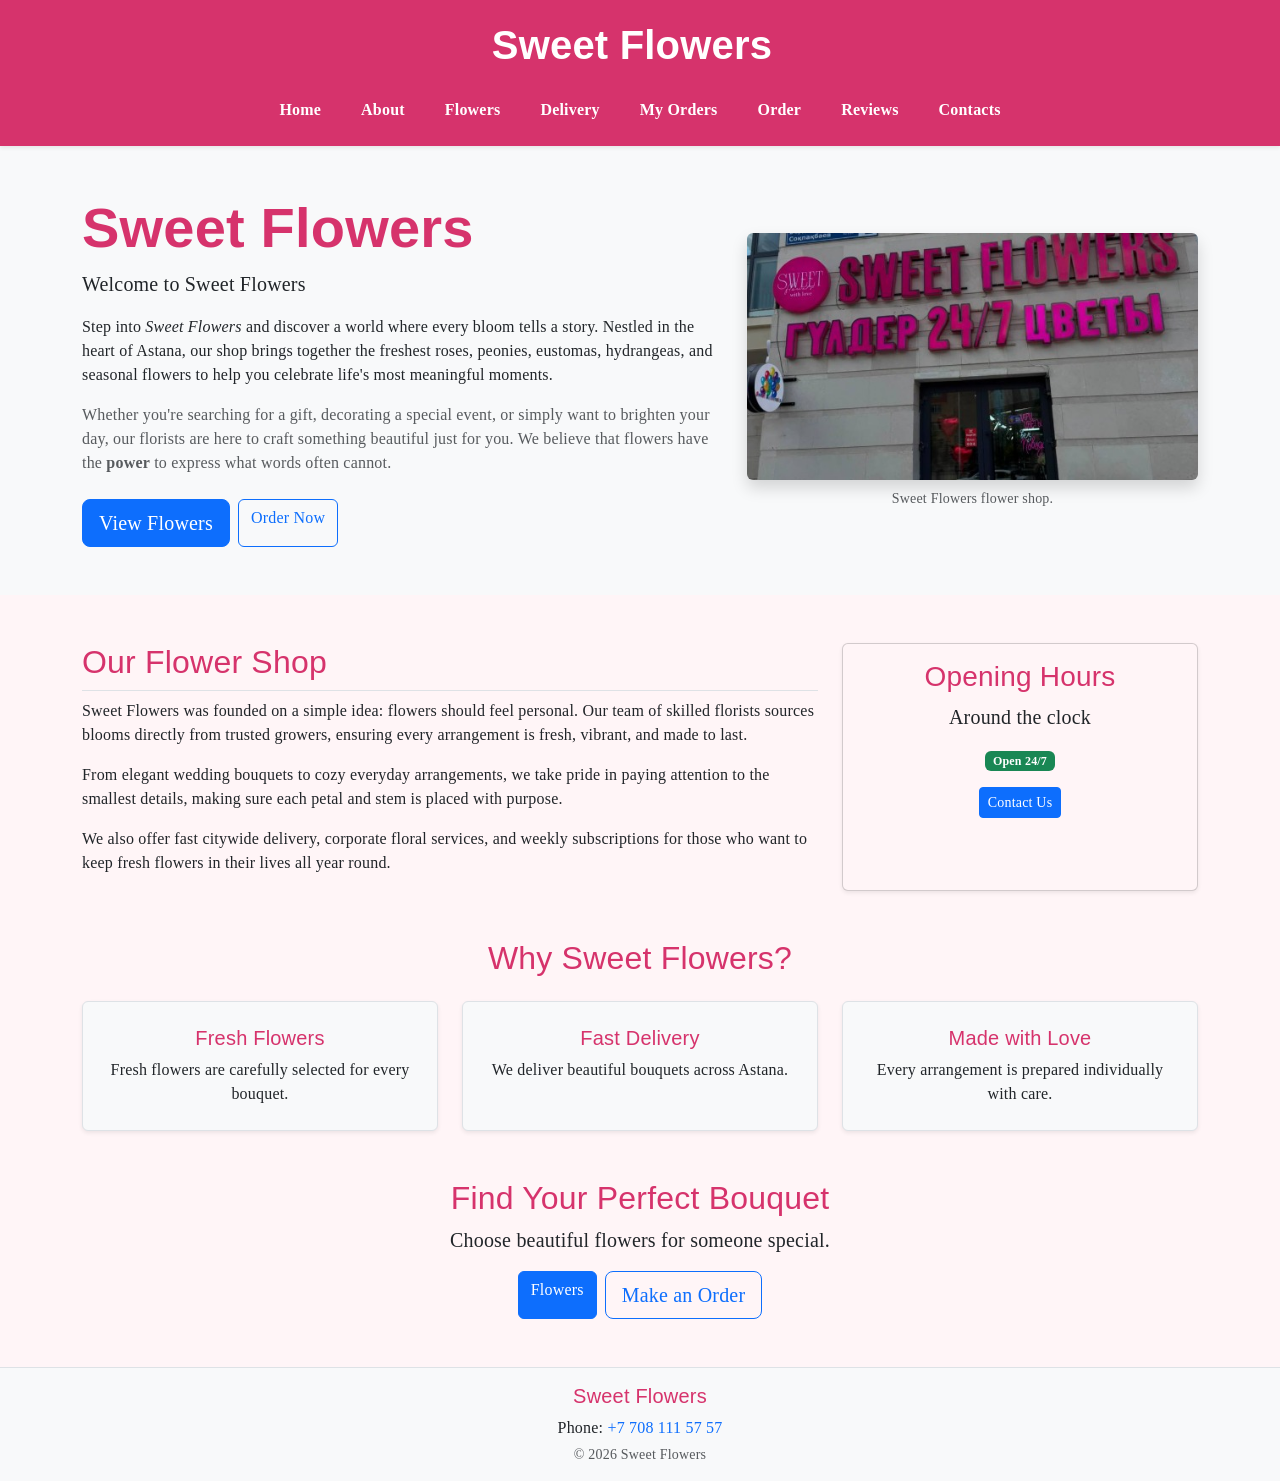
==== index.html @ a726810f "midterm.index.html" ====
<!DOCTYPE html>
<html lang="en">
<head>
    <meta charset="UTF-8">
    <meta name="viewport" content="width=device-width, initial-scale=1.0">

    <meta name="description" content="Sweet Flowers flower shop in Astana">
    <meta name="author" content="Munira Sagyndykova">

    <title>Sweet Flowers — Home</title>
    <!-- Bootstrap v5.3.2 CSS -->
    <link href="https://cdn.jsdelivr.net/npm/bootstrap@5.3.2/dist/css/bootstrap.min.css" rel="stylesheet">

    <link rel="stylesheet" href="css/base.css">
</head>

<!-- Author: Munira Sagyndykova -->

<body>

<header>
    <nav class="navbar navbar-expand-md navbar-dark bg-primary shadow-sm py-3">

        <div class="container flex-column position-relative">

            <h1 class="navbar-brand fs-1 fw-bold text-white mb-3">
                Sweet Flowers
            </h1>

            <button class="navbar-toggler position-absolute top-0 end-0 mt-2"
                    type="button"
                    data-bs-toggle="collapse"
                    data-bs-target="#navbarNav"
                    aria-controls="navbarNav"
                    aria-expanded="false"
                    aria-label="Toggle navigation">

                <span class="navbar-toggler-icon"></span>
            </button>

            <div class="collapse navbar-collapse w-100 justify-content-center"
                 id="navbarNav">

                <ul class="navbar-nav gap-2 gap-md-4 text-center">

                    <li class="nav-item">
                        <a class="nav-link text-white fw-semibold active"
                           href="index.html">Home</a>
                    </li>

                    <li class="nav-item">
                        <a class="nav-link text-white fw-semibold"
                           href="about.html">About</a>
                    </li>

                    <li class="nav-item">
                        <a class="nav-link text-white fw-semibold"
                           href="flowers.html">Flowers</a>
                    </li>

                    <li class="nav-item">
                        <a class="nav-link text-white fw-semibold"
                           href="delivery.html">Delivery</a>
                    </li>

                    <li class="nav-item">
                        <a class="nav-link text-white fw-semibold"
                           href="my-orders.html">My Orders</a>
                    </li>

                    <li class="nav-item">
                        <a class="nav-link text-white fw-semibold"
                           href="order.html">Order</a>
                    </li>

                    <li class="nav-item">
                        <a class="nav-link text-white fw-semibold"
                           href="reviews.html">Reviews</a>
                    </li>

                    <li class="nav-item">
                        <a class="nav-link text-white fw-semibold"
                           href="contacts.html">Contacts</a>
                    </li>

                </ul>
            </div>

        </div>
    </nav>
</header>


<main>

    <!-- container-fluid is used because this section should use the full screen width -->
    <section class="container-fluid bg-light py-5">

        <div class="container">

            <div class="row align-items-center g-4">

                <div class="col-12 col-lg-7 text-center text-lg-start">

                    <h2 class="display-4 fw-bold text-primary">
                        Sweet Flowers
                    </h2>

                    <p class="lead">
                        Welcome to Sweet Flowers
                    </p>

                    <p>
                        Step into <em>Sweet Flowers</em> and discover a world where
                        every bloom tells a story. Nestled in the heart of Astana,
                        our shop brings together the freshest roses, peonies,
                        eustomas, hydrangeas, and seasonal flowers to help you
                        celebrate life's most meaningful moments.
                    </p>

                    <p class="d-none d-md-block text-muted">
                        Whether you're searching for a gift, decorating a special
                        event, or simply want to brighten your day, our florists
                        are here to craft something beautiful just for you.
                        We believe that flowers have the <strong>power</strong>
                        to express what words often cannot.
                    </p>

                    <div class="d-flex flex-column flex-sm-row gap-2 justify-content-center justify-content-lg-start mt-4">

                        <a href="flowers.html"
                            class="btn btn-primary btn-lg"
                            id="view-flowers-button">
                             View Flowers
                        </a>

                        <a href="order.html"
                            class="btn btn-outline-primary"
                            id="order-now-button">
                             Order Now
                        </a>

                    </div>

                </div>


                <div class="col-12 col-lg-5 text-center">

                    <figure class="mb-0">

                        <img src="images/sweet.jpg"
                             class="img-fluid rounded shadow"
                             alt="Exterior of Sweet Flowers flower shop">

                        <figcaption class="small text-muted mt-2">
                            Sweet Flowers flower shop.
                        </figcaption>

                    </figure>

                </div>

            </div>

        </div>

    </section>


    <section class="container my-5">

        <div class="row g-4">

            <article class="col-12 col-md-8">

                <h2 class="text-primary border-bottom pb-2">
                    Our Flower Shop
                </h2>

                <p>
                    Sweet Flowers was founded on a simple idea:
                    flowers should feel personal. Our team of skilled florists
                    sources blooms directly from trusted growers, ensuring every
                    arrangement is fresh, vibrant, and made to last.
                </p>

                <p>
                    From elegant wedding bouquets to cozy everyday arrangements,
                    we take pride in paying attention to the smallest details,
                    making sure each petal and stem is placed with purpose.
                </p>

                <p>
                    We also offer fast citywide delivery, corporate floral services,
                    and weekly subscriptions for those who want to keep fresh
                    flowers in their lives all year round.
                </p>

            </article>


            <aside class="col-12 col-md-4">

                <!-- Bootstrap Card component adapted for opening hours -->
                <div class="card shadow-sm h-100">

                    <div class="card-body text-center">

                        <h3 class="card-title text-primary">
                            Opening Hours
                        </h3>

                        <p class="card-text lead">
                            Around the clock
                        </p>

                        <span class="badge text-bg-success mb-3">
                            Open 24/7
                        </span>

                        <div>
                            <a href="contacts.html"
                               class="btn btn-primary btn-sm">
                                Contact Us
                            </a>
                        </div>

                    </div>

                </div>

            </aside>

        </div>

    </section>


    <section class="container my-5">

        <h2 class="text-primary text-center mb-4">
            Why Sweet Flowers?
        </h2>

        <div class="row g-4 text-center">

            <div class="col-12 col-md-6 col-lg-4">
                <div class="p-4 bg-light border rounded shadow-sm h-100">

                    <h3 class="h5 text-primary">Fresh Flowers</h3>

                    <p class="mb-0">
                        Fresh flowers are carefully selected for every bouquet.
                    </p>

                </div>
            </div>


            <div class="col-12 col-md-6 col-lg-4">
                <div class="p-4 bg-light border rounded shadow-sm h-100">

                    <h3 class="h5 text-primary">Fast Delivery</h3>

                    <p class="mb-0">
                        We deliver beautiful bouquets across Astana.
                    </p>

                </div>
            </div>


            <div class="col-12 col-md-12 col-lg-4">
                <div class="p-4 bg-light border rounded shadow-sm h-100">

                    <h3 class="h5 text-primary">Made with Love</h3>

                    <p class="mb-0">
                        Every arrangement is prepared individually with care.
                    </p>

                </div>
            </div>

        </div>

    </section>


    <section class="container my-5 text-center">

        <h2 class="text-primary">
            Find Your Perfect Bouquet
        </h2>

        <p class="lead">
            Choose beautiful flowers for someone special.
        </p>

        <div class="d-flex flex-wrap justify-content-center gap-2">

            <a href="flowers.html"
                class="btn btn-primary"
                id="flowers-button">
                 Flowers
            </a>

            <a href="order.html"
                class="btn btn-outline-primary btn-lg"
                id="make-order-button">
                 Make an Order
            </a>

        </div>

    </section>

</main>


<footer class="bg-light text-center py-3 mt-5 border-top">

    <h3 class="h5 text-primary">
        Sweet Flowers
    </h3>

    <p class="mb-1">
        Phone:
        <a href="tel:+77081115757"
           class="text-decoration-none">
            +7 708 111 57 57
        </a>
    </p>

    <p class="mb-0 text-muted small">
        &copy; 2026 Sweet Flowers
    </p>

</footer>


<!-- Bootstrap v5.3.2 JS Bundle -->
<script src="https://cdn.jsdelivr.net/npm/bootstrap@5.3.2/dist/js/bootstrap.bundle.min.js"></script>

</body>
</html>
---- css/base.css ----
/* base.css — correction layer on top of Bootstrap 5.3.8
   Palette (5):
     #d6336c rose pink · #fcc2d7 soft pink · #212529 charcoal
     #fff5f7 blush white · #f8f9fa off white */

:root {
  /* Brand overrides for Bootstrap variables */
  --bs-primary: #d6336c;
  --bs-primary-rgb: 214, 51, 108;
  --bs-body-font-family: 'Georgia', 'Times New Roman', serif;
  --bs-body-color: #212529;
  --bs-body-bg: #fff5f7;

  /* Kept for the small code pill and toggling login/dashboard */
  --sf-accent: #fcc2d7;
  --sf-dark: #212529;
}

body { letter-spacing: 0.2px; }
h1, h2, h3, h4, h5 { font-family: 'Helvetica Neue', Arial, sans-serif; }

/* Code pill (Bootstrap has no inline-code pill) */
code {
  background-color: var(--sf-dark);
  color: var(--sf-accent);
  padding: .15rem .4rem;
  border-radius: 4px;
  font-family: 'Courier New', monospace;
  font-size: .95rem;
}

/* CSS-only login/dashboard toggle for my-orders.html —
   Bootstrap has no component that shows one section and hides another without JS. */
.dashboard-section { display: none; }
.dashboard-section:target,
.dashboard-section.is-visible { display: block; }
body:has(#dashboard:target) #login { display: none; }

/* Two animations kept as small brand touches */
.fade-in-up { animation: fadeInUp .6s ease-out both; }
.zoom-in    { animation: zoomIn .6s ease-out both; }
@keyframes fadeInUp { from { opacity: 0; transform: translateY(25px) } to { opacity: 1; transform: translateY(0) } }
@keyframes zoomIn   { from { opacity: 0; transform: scale(.92) } to { opacity: 1; transform: scale(1) } }

.gallery figure img {
  width: 100%;
  height: 220px;
  object-fit: cover;
}

article figure img {
  width: 100%;
  max-width: 260px;
  height: 180px;
  object-fit: cover;
  margin: 0 auto;
  display: block;
}
/* State classes for JavaScript */
.hidden { display: none !important; }
.error { border-color: #dc3545 !important; }
.success { border-color: #198754 !important; }
.selected { background-color: var(--bs-primary) !important; color: #fff !important; }
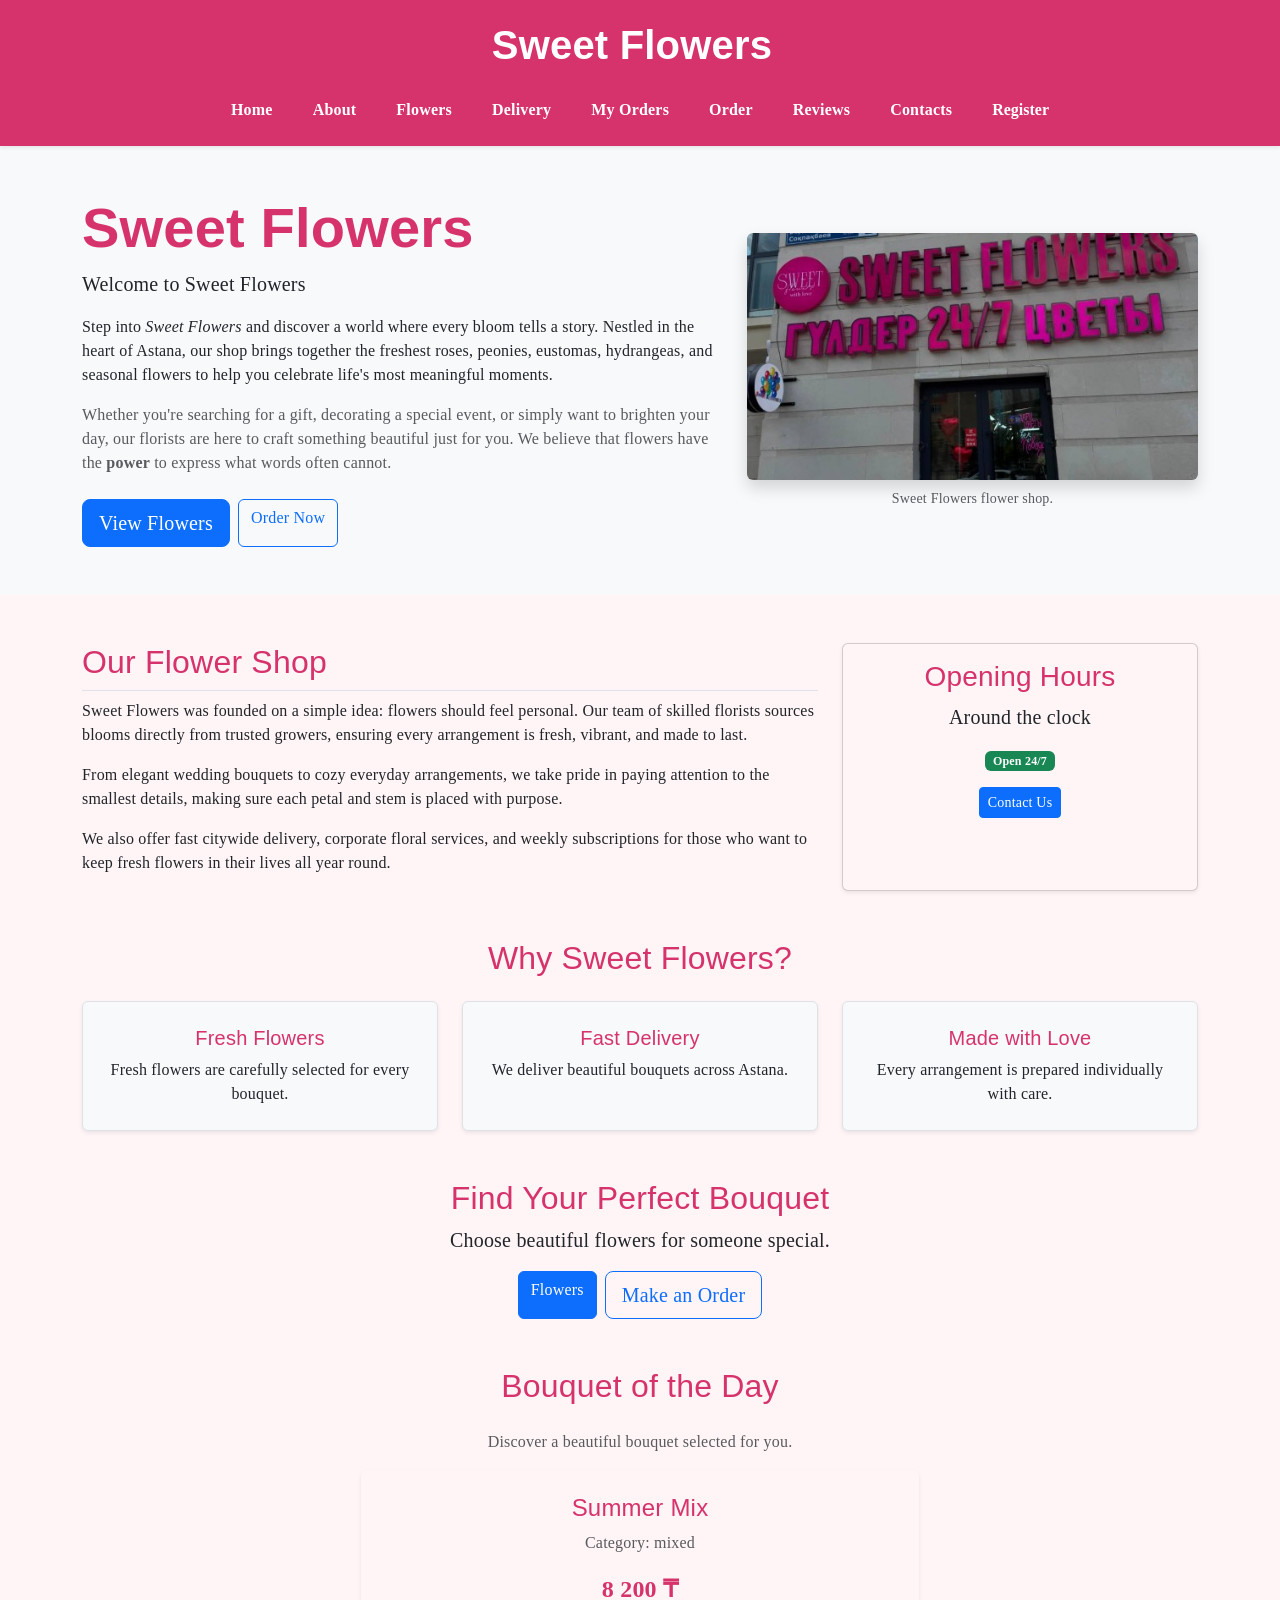
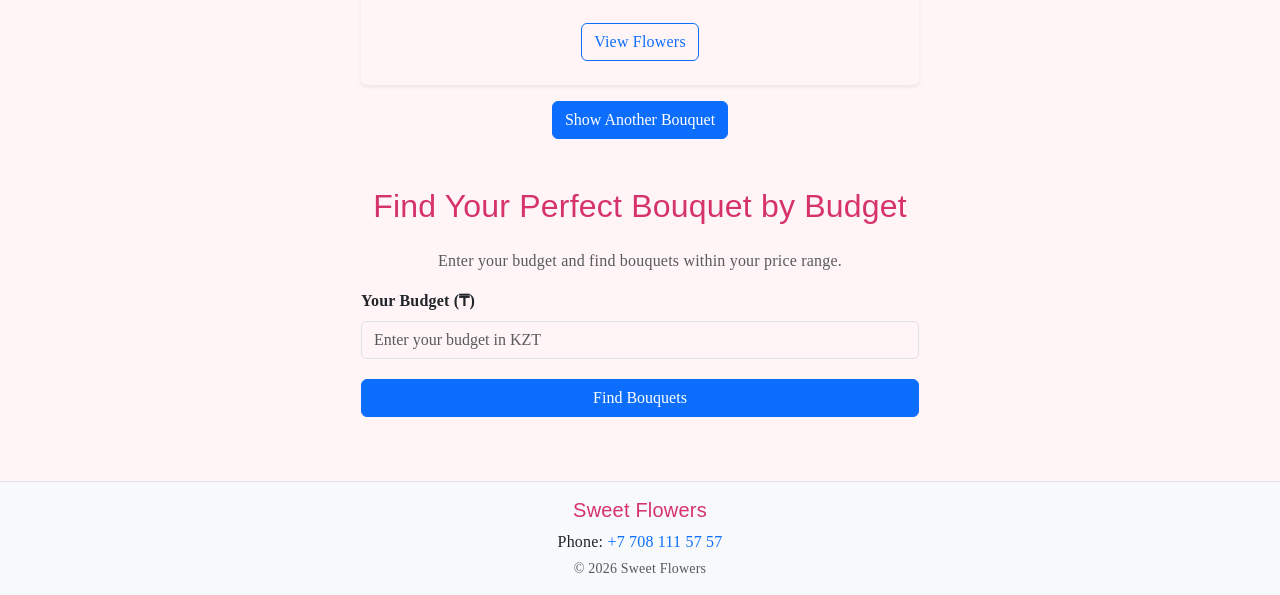
==== commit 80ccde43: "assignment4munira" ====
--- a/index.html
+++ b/index.html
@@ -342,6 +342,7 @@
 
 <!-- Bootstrap v5.3.2 JS Bundle -->
 <script src="https://cdn.jsdelivr.net/npm/bootstrap@5.3.2/dist/js/bootstrap.bundle.min.js"></script>
-
+<script src="js/main.js" defer></script>
+<script src="js/index.js" defer></script>
 </body>
 </html>
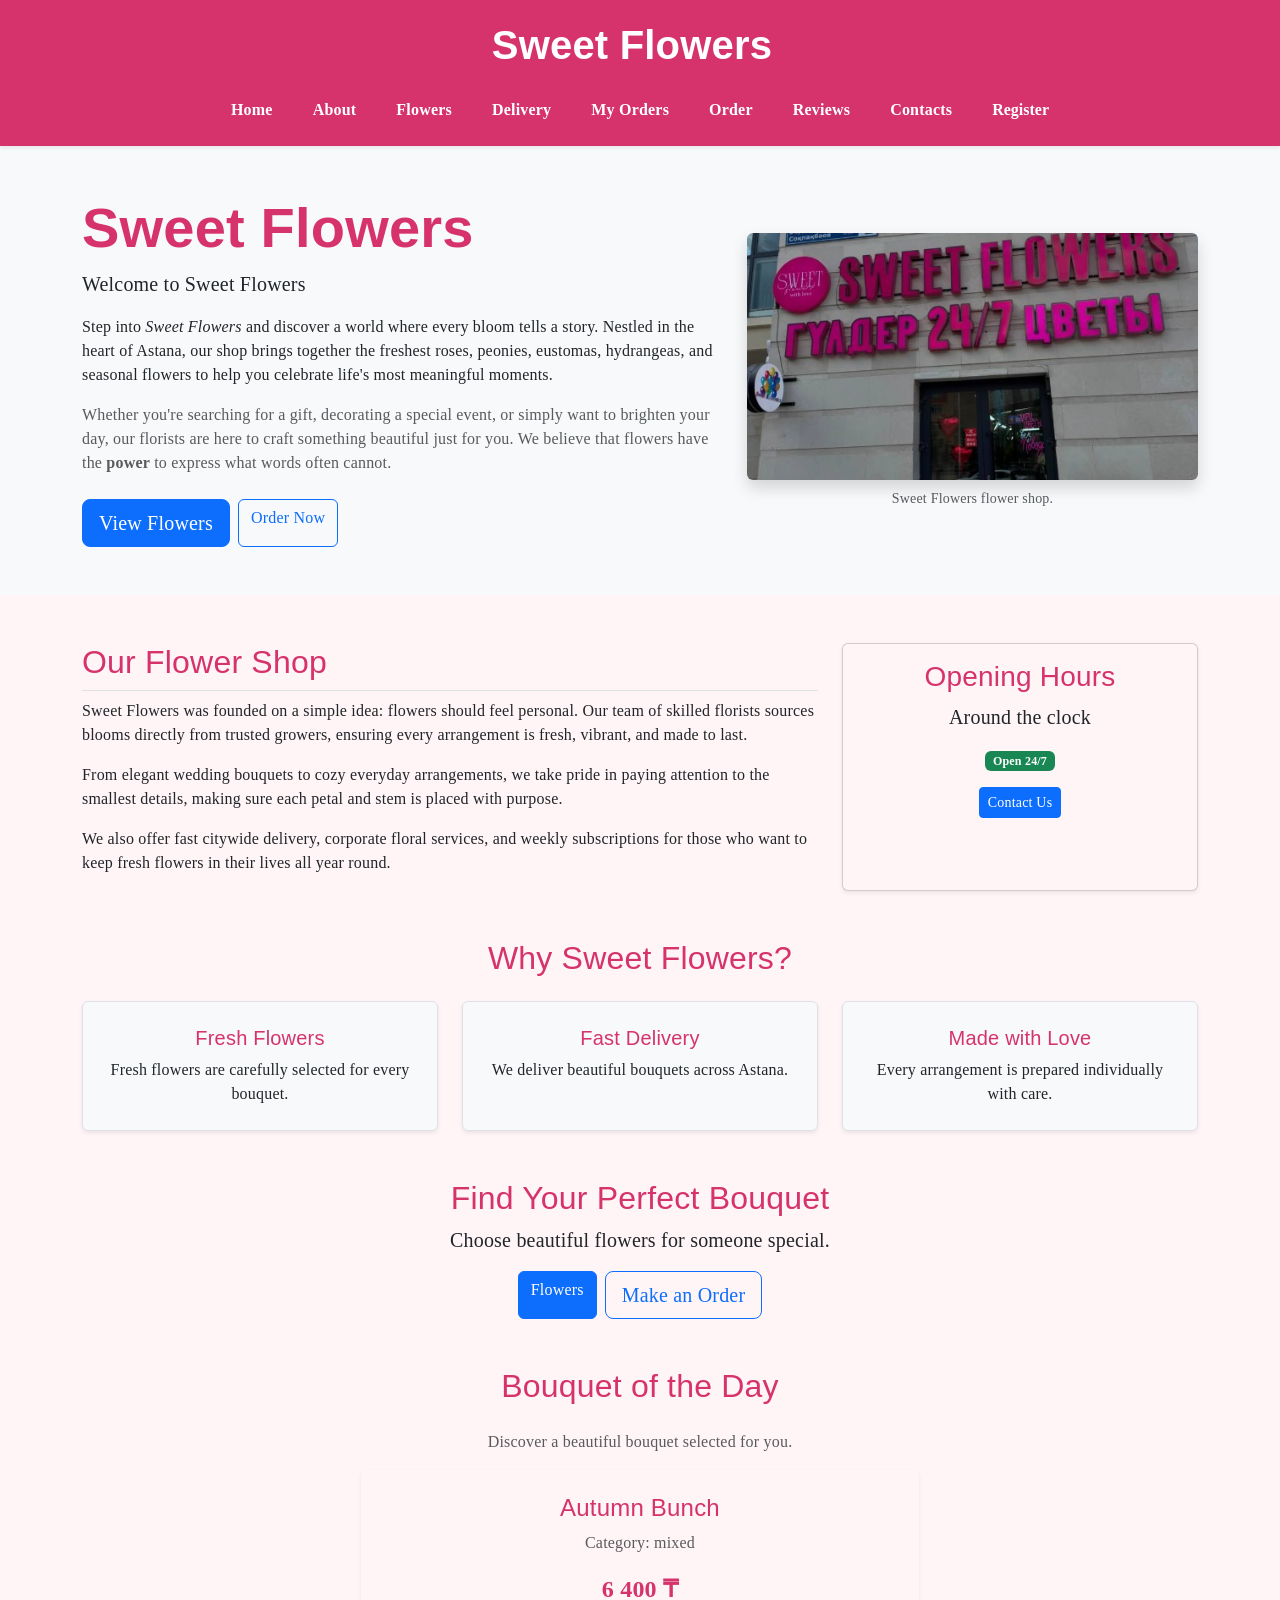
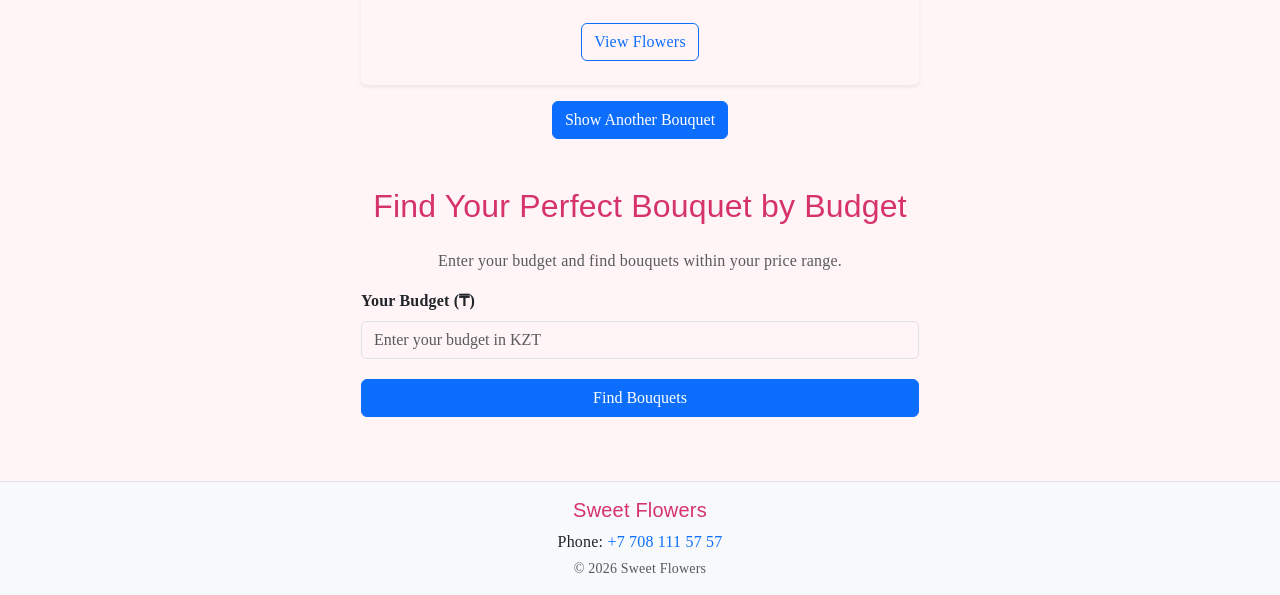
==== commit f4095f9a: "added js" ====
--- a/index.html
+++ b/index.html
@@ -342,7 +342,7 @@
 
 <!-- Bootstrap v5.3.2 JS Bundle -->
 <script src="https://cdn.jsdelivr.net/npm/bootstrap@5.3.2/dist/js/bootstrap.bundle.min.js"></script>
-<script src="js/main.js" defer></script>
-<script src="js/index.js" defer></script>
+<script src="old-js/main.js" defer></script>
+<script src="old-js/index.js" defer></script>
 </body>
 </html>
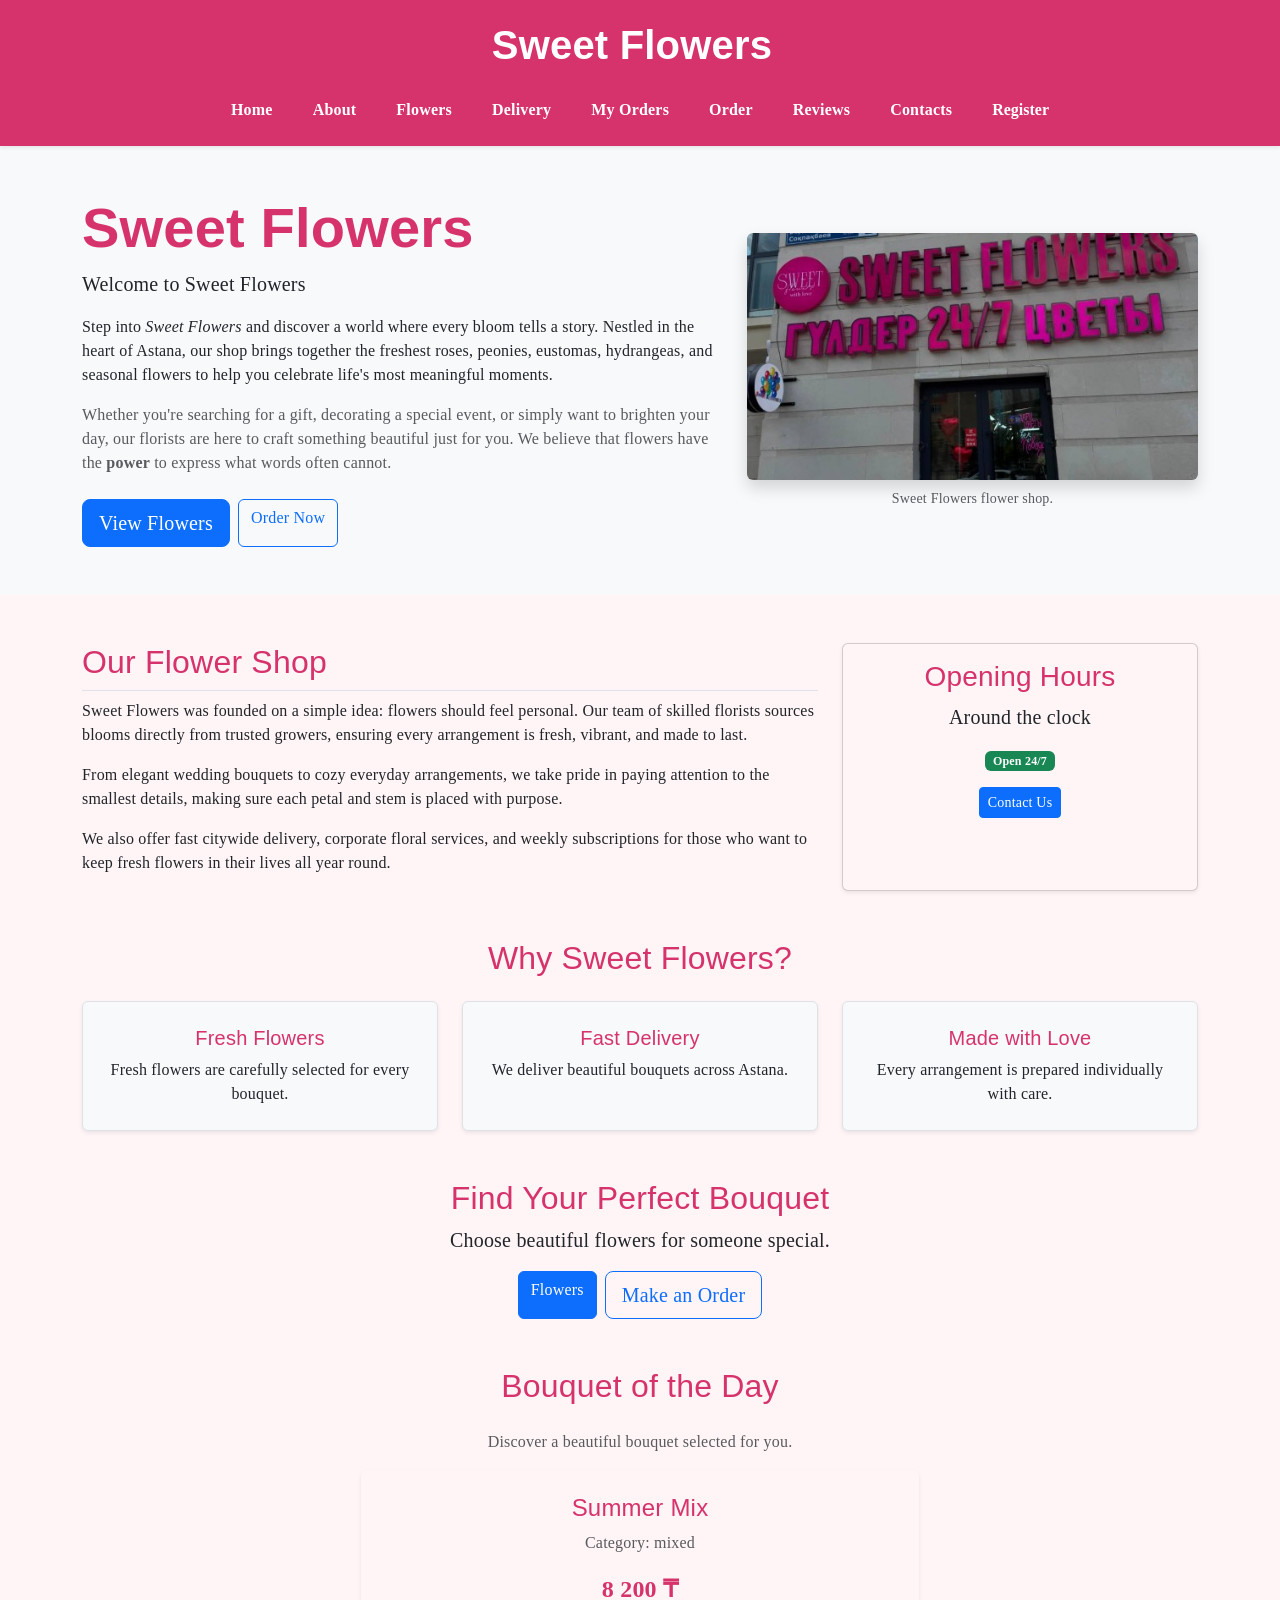
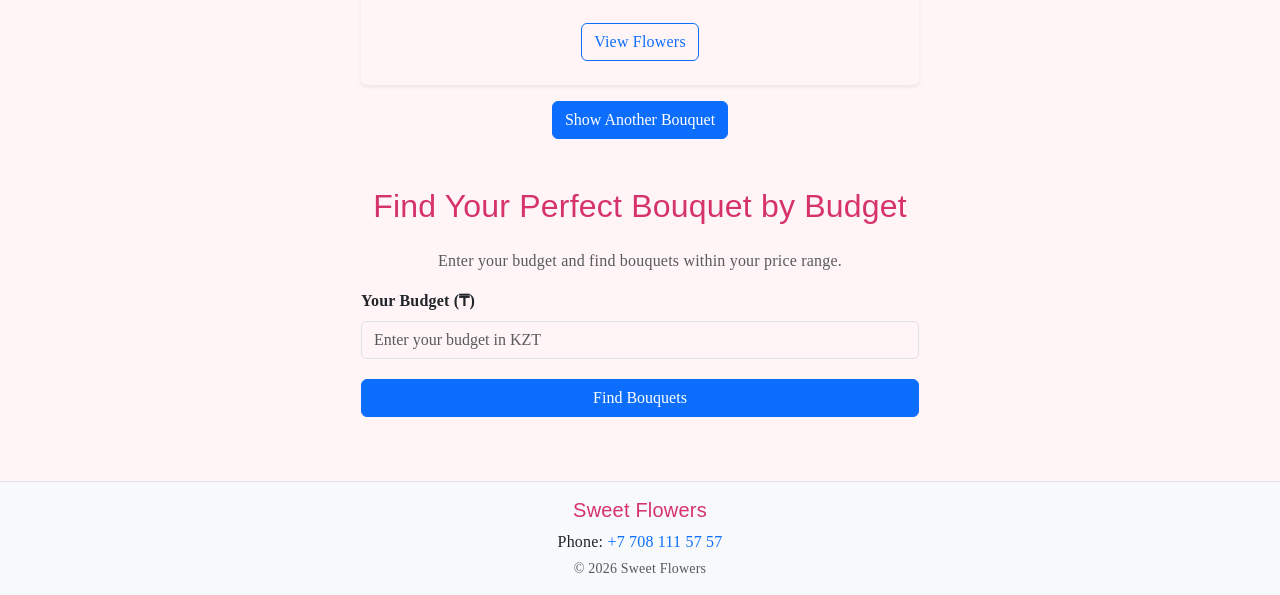
==== commit 31586e45: "munira assignment 6" ====
--- a/index.html
+++ b/index.html
@@ -342,7 +342,9 @@
 
 <!-- Bootstrap v5.3.2 JS Bundle -->
 <script src="https://cdn.jsdelivr.net/npm/bootstrap@5.3.2/dist/js/bootstrap.bundle.min.js"></script>
-<script src="old-js/main.js" defer></script>
-<script src="old-js/index.js" defer></script>
+<script src="old-js/main.js"></script>
+<script src="old-js/index.js"></script>
+<script src="https://code.jquery.com/jquery-3.7.1.min.js"></script>
+<script src="jsquery/main.js"></script>
 </body>
 </html>
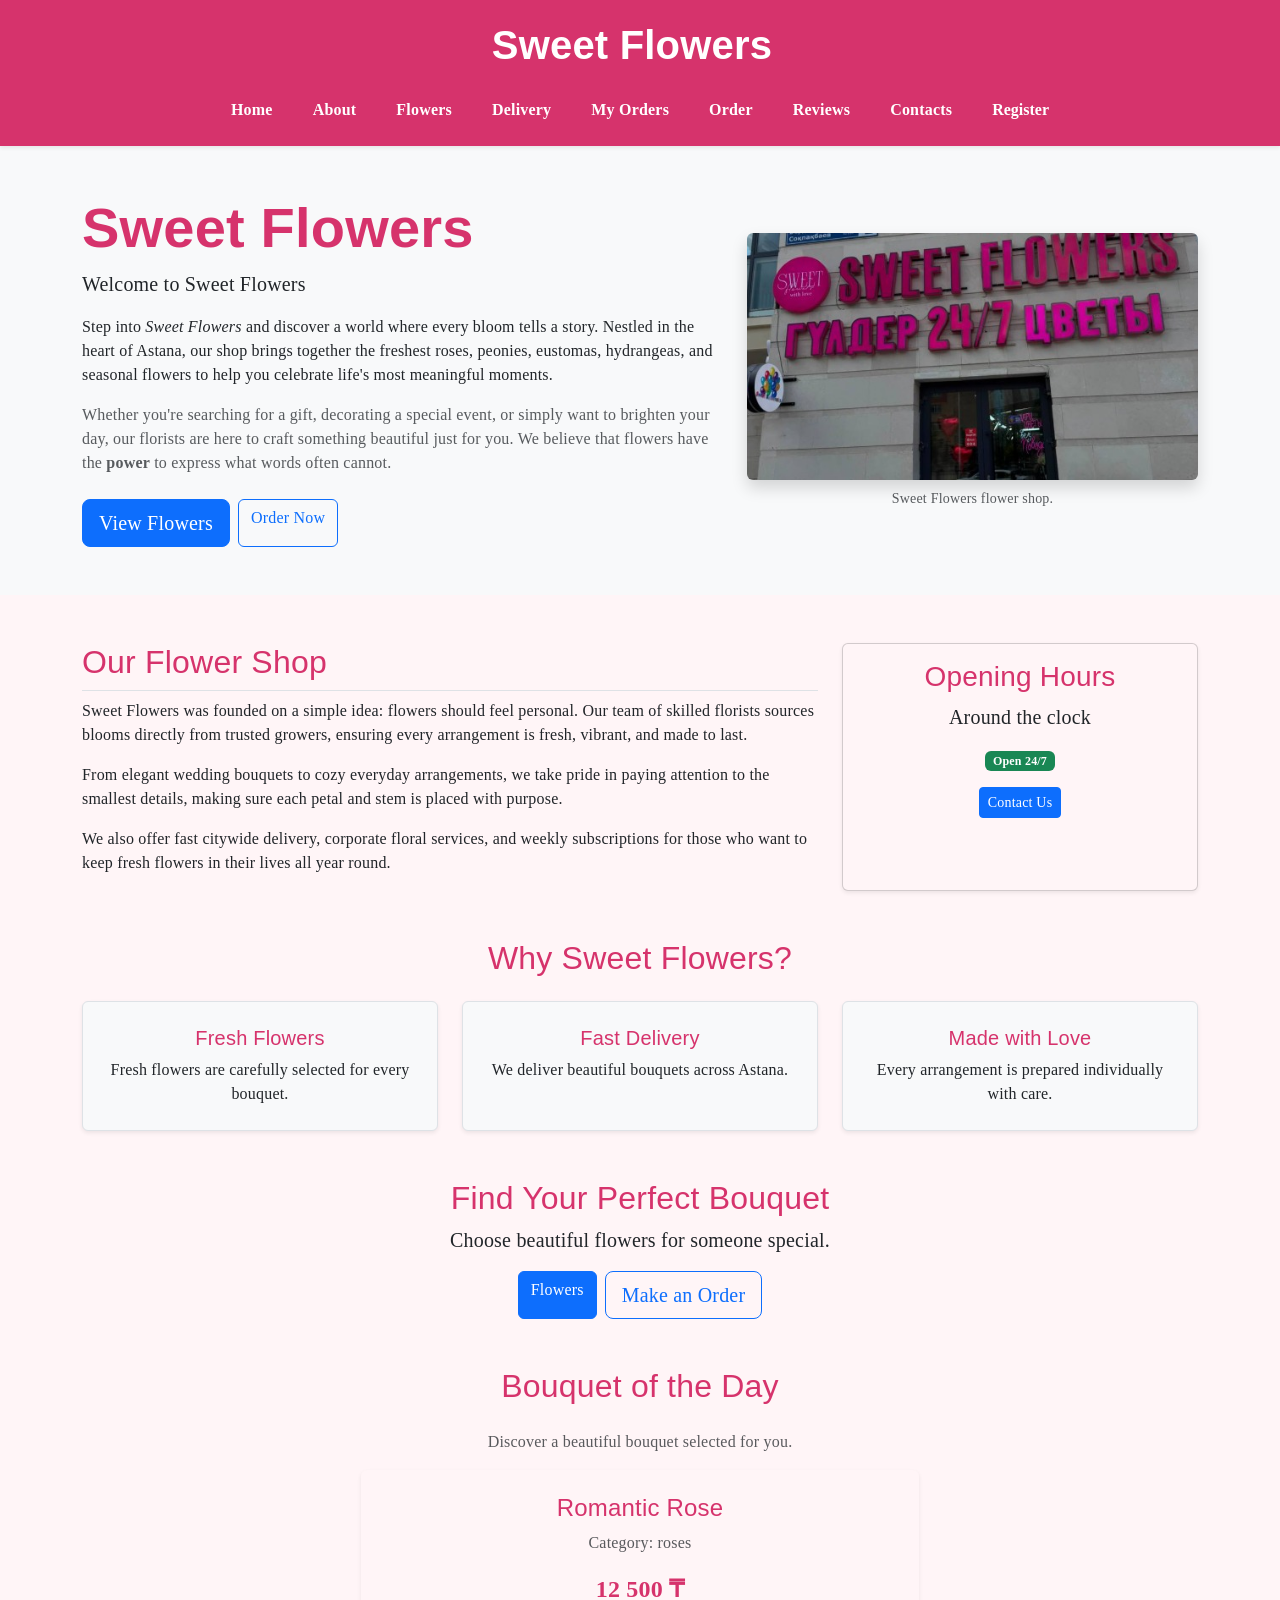
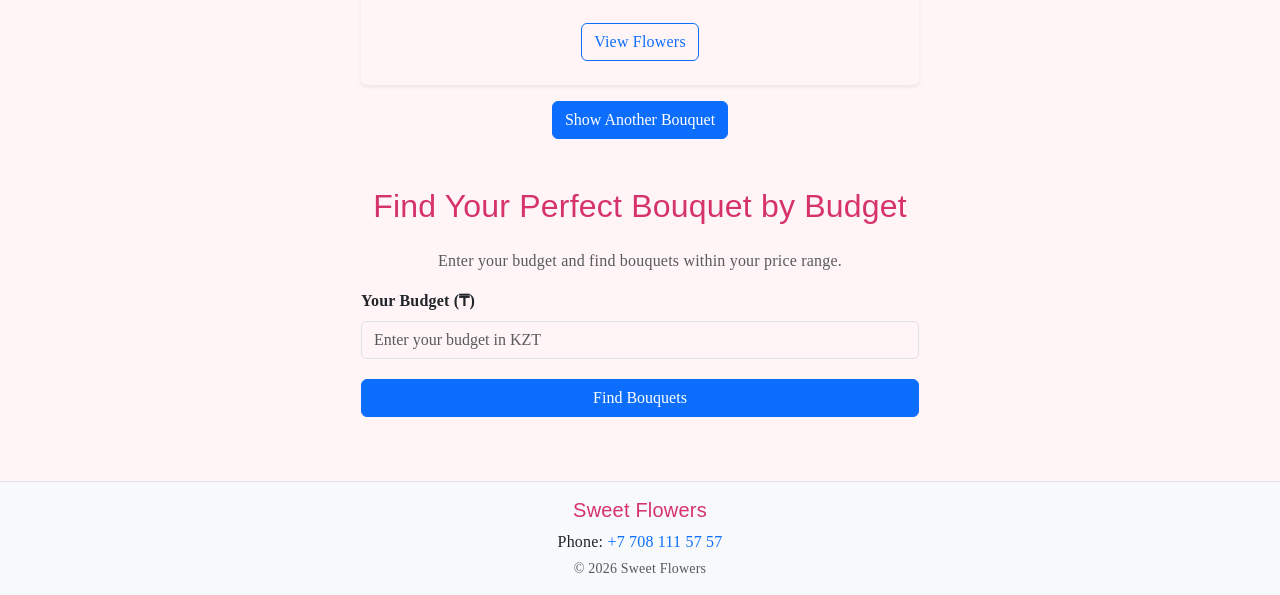
==== commit ac796286: "jq munira" ====
--- a/index.html
+++ b/index.html
@@ -343,8 +343,8 @@
 <!-- Bootstrap v5.3.2 JS Bundle -->
 <script src="https://cdn.jsdelivr.net/npm/bootstrap@5.3.2/dist/js/bootstrap.bundle.min.js"></script>
 <script src="old-js/main.js"></script>
-<script src="old-js/index.js"></script>
 <script src="https://code.jquery.com/jquery-3.7.1.min.js"></script>
-<script src="jsquery/main.js"></script>
+<script src="jquery/jq-index.js"></script>
+<script src="jquery/main.js"></script>
 </body>
 </html>
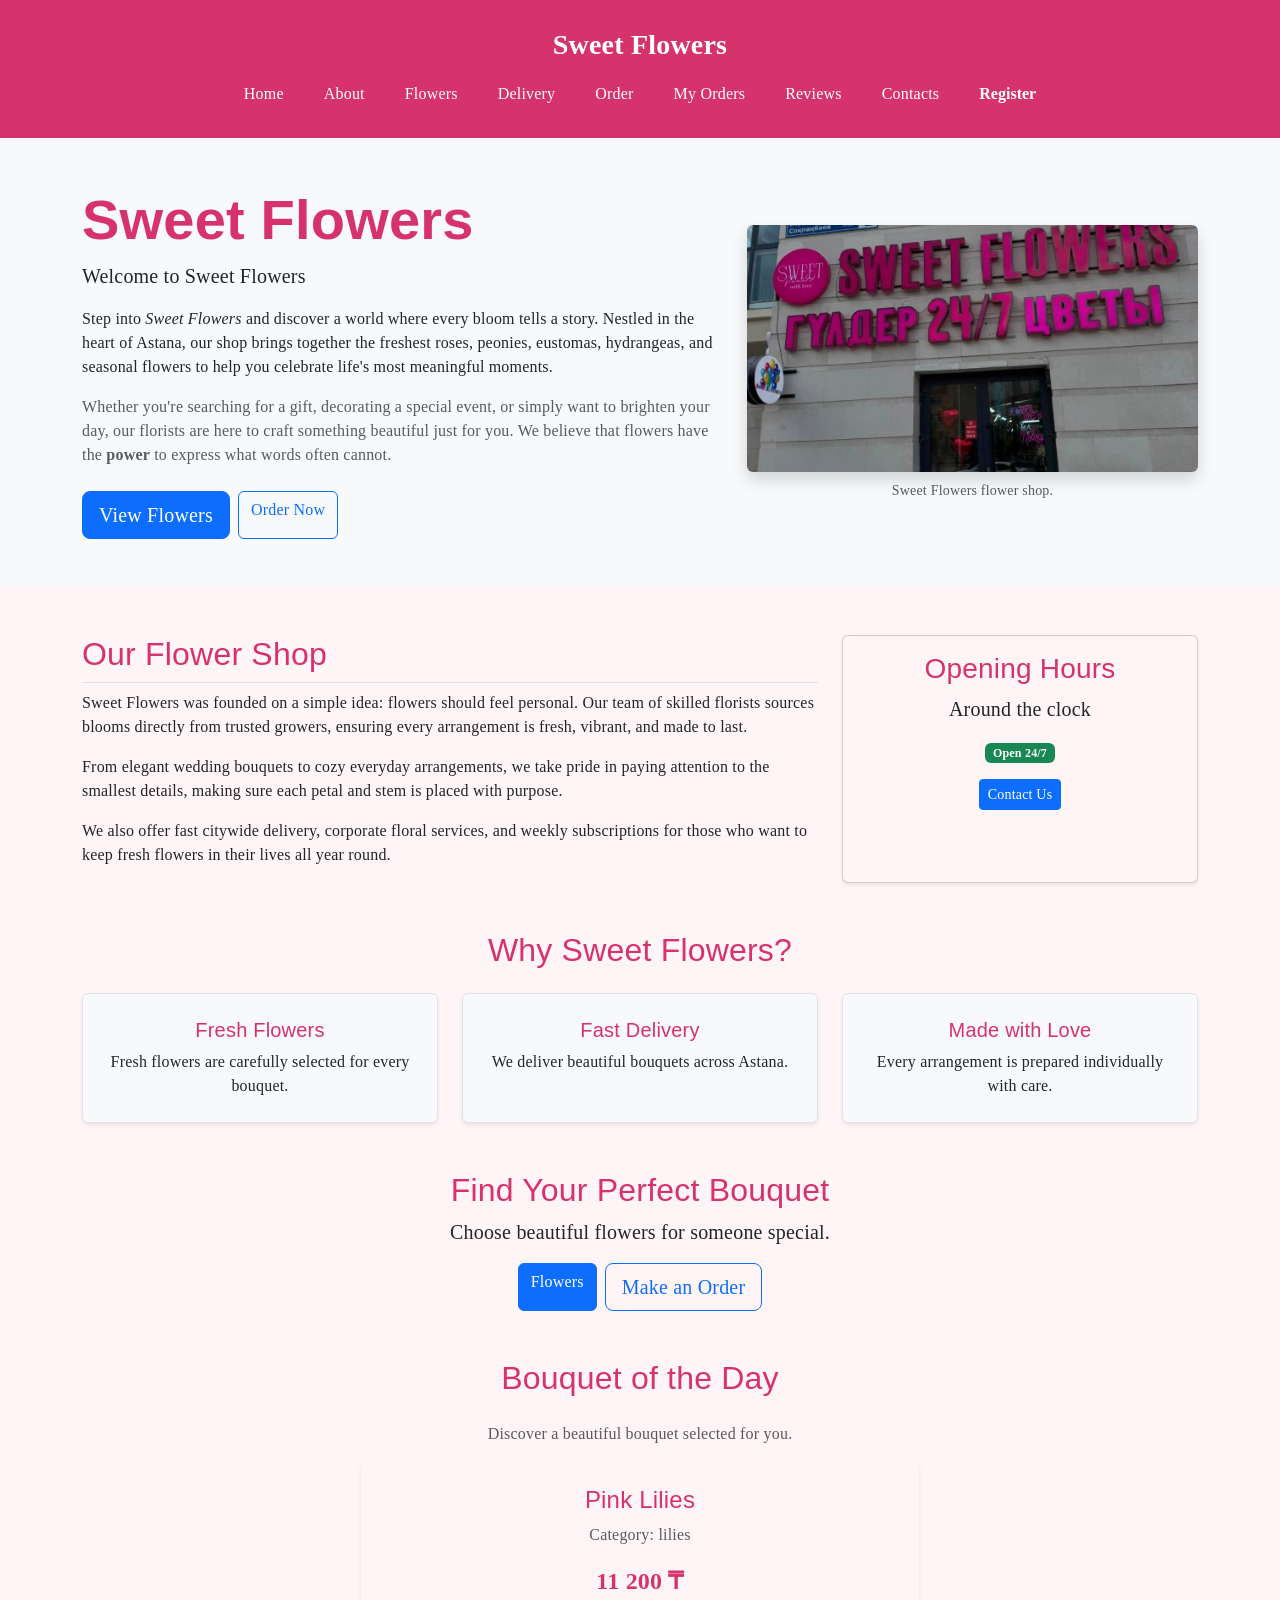
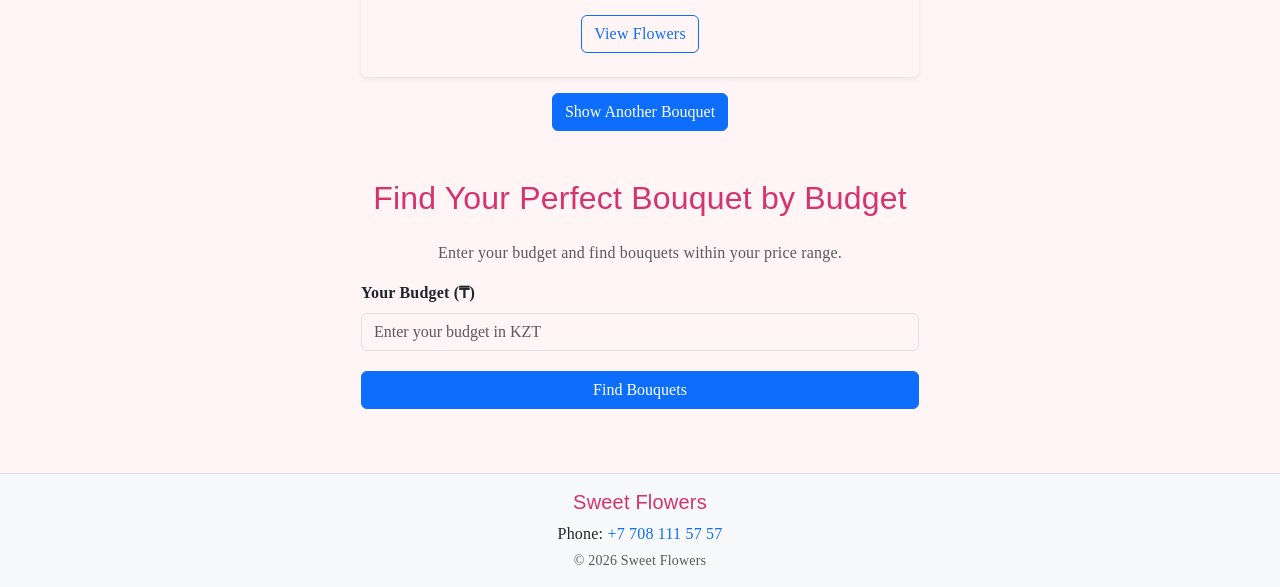
==== commit eed88b6e: "munira endterm" ====
--- a/index.html
+++ b/index.html
@@ -18,76 +18,20 @@
 
 <body>
 
-<header>
-    <nav class="navbar navbar-expand-md navbar-dark bg-primary shadow-sm py-3">
-
-        <div class="container flex-column position-relative">
-
-            <h1 class="navbar-brand fs-1 fw-bold text-white mb-3">
-                Sweet Flowers
-            </h1>
-
-            <button class="navbar-toggler position-absolute top-0 end-0 mt-2"
-                    type="button"
-                    data-bs-toggle="collapse"
-                    data-bs-target="#navbarNav"
-                    aria-controls="navbarNav"
-                    aria-expanded="false"
-                    aria-label="Toggle navigation">
-
-                <span class="navbar-toggler-icon"></span>
-            </button>
-
-            <div class="collapse navbar-collapse w-100 justify-content-center"
-                 id="navbarNav">
-
-                <ul class="navbar-nav gap-2 gap-md-4 text-center">
-
-                    <li class="nav-item">
-                        <a class="nav-link text-white fw-semibold active"
-                           href="index.html">Home</a>
-                    </li>
-
-                    <li class="nav-item">
-                        <a class="nav-link text-white fw-semibold"
-                           href="about.html">About</a>
-                    </li>
-
-                    <li class="nav-item">
-                        <a class="nav-link text-white fw-semibold"
-                           href="flowers.html">Flowers</a>
-                    </li>
-
-                    <li class="nav-item">
-                        <a class="nav-link text-white fw-semibold"
-                           href="delivery.html">Delivery</a>
-                    </li>
-
-                    <li class="nav-item">
-                        <a class="nav-link text-white fw-semibold"
-                           href="my-orders.html">My Orders</a>
-                    </li>
-
-                    <li class="nav-item">
-                        <a class="nav-link text-white fw-semibold"
-                           href="order.html">Order</a>
-                    </li>
-
-                    <li class="nav-item">
-                        <a class="nav-link text-white fw-semibold"
-                           href="reviews.html">Reviews</a>
-                    </li>
-
-                    <li class="nav-item">
-                        <a class="nav-link text-white fw-semibold"
-                           href="contacts.html">Contacts</a>
-                    </li>
-
-                </ul>
-            </div>
-
-        </div>
-    </nav>
+<header class="bg-primary text-white text-center py-4 shadow-sm">
+  <p class="fs-3 fw-bold mb-2"><strong>Sweet Flowers</strong></p>
+  <nav>
+    <ul class="nav justify-content-center gap-2 flex-wrap">
+      <li class="nav-item"><a class="nav-link text-white active" aria-current="page" href="index.html">Home</a></li>
+      <li class="nav-item"><a class="nav-link text-white" href="about.html">About</a></li>
+      <li class="nav-item"><a class="nav-link text-white" href="flowers.html">Flowers</a></li>
+      <li class="nav-item"><a class="nav-link text-white" href="delivery.html">Delivery</a></li>
+      <li class="nav-item"><a class="nav-link text-white" href="order.html">Order</a></li>
+      <li class="nav-item"><a class="nav-link text-white" href="my-orders.html">My Orders</a></li>
+      <li class="nav-item"><a class="nav-link text-white" href="reviews.html">Reviews</a></li>
+      <li class="nav-item"><a class="nav-link text-white" href="contacts.html">Contacts</a></li>
+    </ul>
+  </nav>
 </header>
 
 
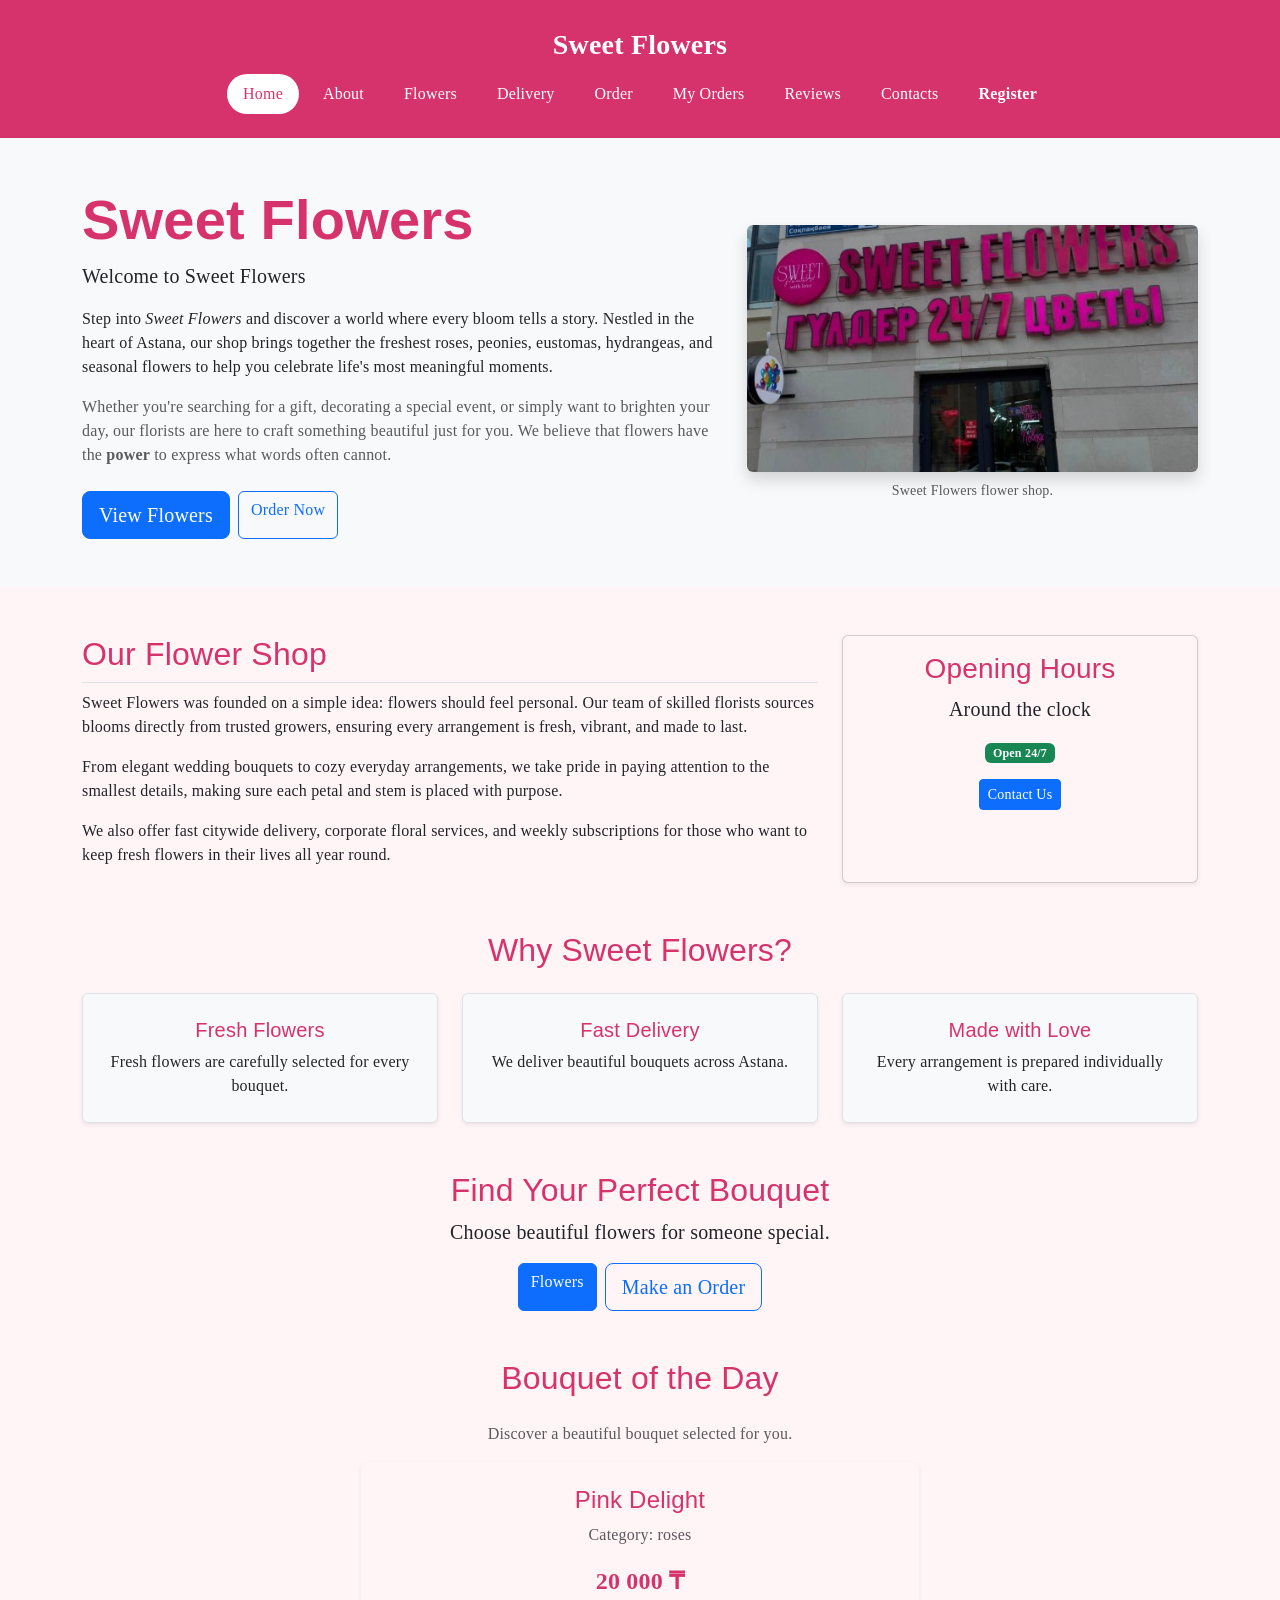
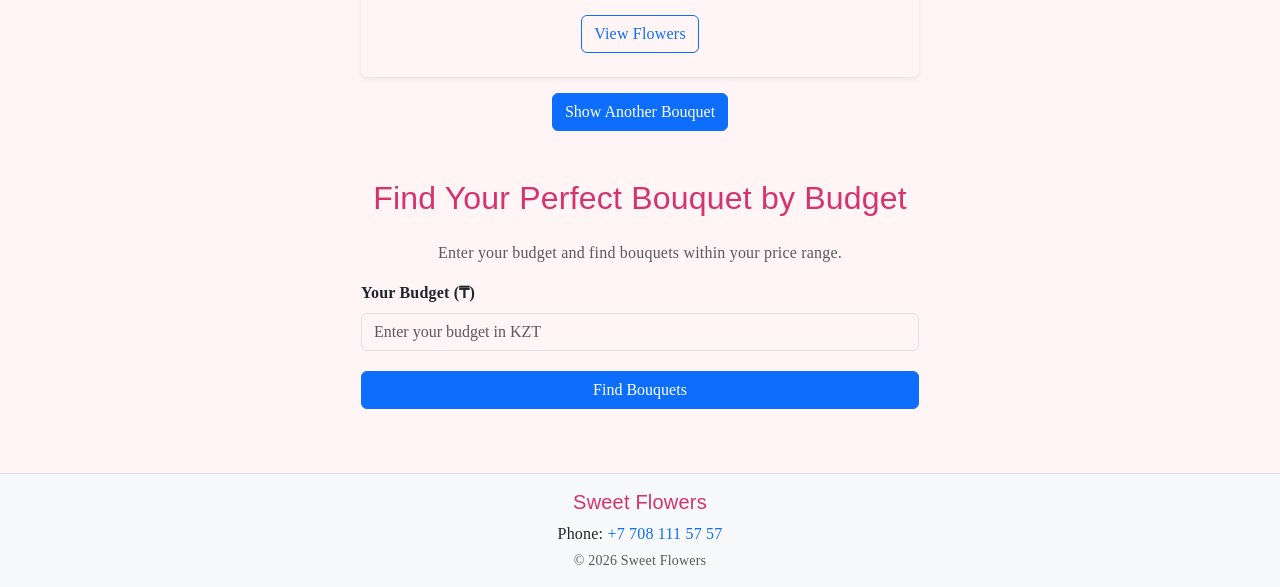
==== commit 96a42d72: "Final project" ====
--- a/index.html
+++ b/index.html
@@ -286,7 +286,6 @@
 
 <!-- Bootstrap v5.3.2 JS Bundle -->
 <script src="https://cdn.jsdelivr.net/npm/bootstrap@5.3.2/dist/js/bootstrap.bundle.min.js"></script>
-<script src="old-js/main.js"></script>
 <script src="https://code.jquery.com/jquery-3.7.1.min.js"></script>
 <script src="jquery/jq-index.js"></script>
 <script src="jquery/main.js"></script>
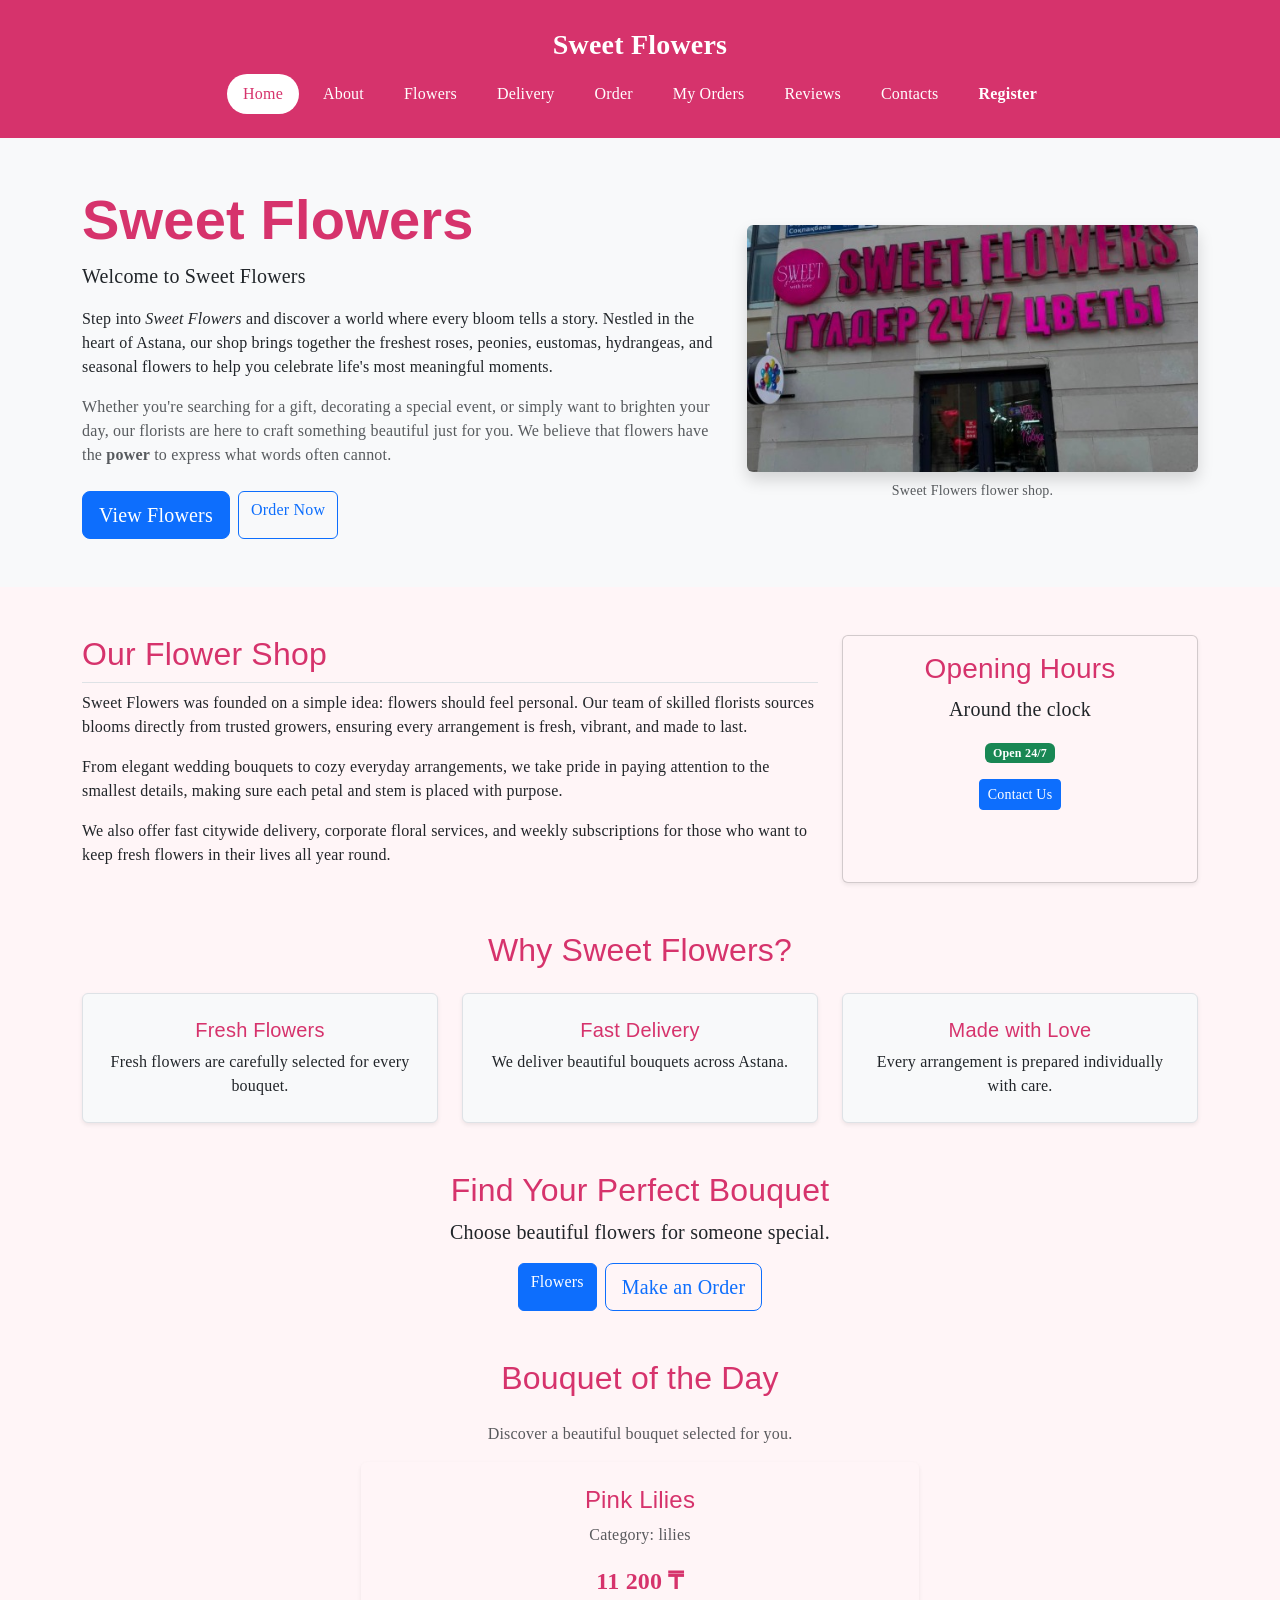
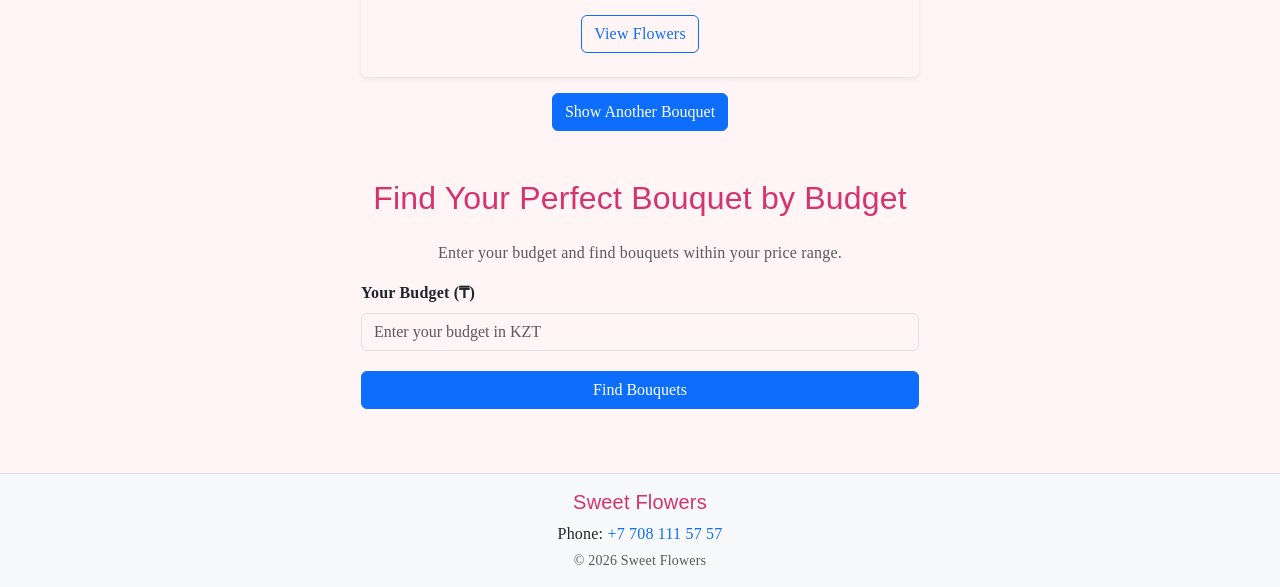
==== commit 804bb4a3: "Final project" ====
--- a/index.html
+++ b/index.html
@@ -284,10 +284,18 @@
 </footer>
 
 
+
 <!-- Bootstrap v5.3.2 JS Bundle -->
 <script src="https://cdn.jsdelivr.net/npm/bootstrap@5.3.2/dist/js/bootstrap.bundle.min.js"></script>
+
+<!-- jQuery -->
 <script src="https://code.jquery.com/jquery-3.7.1.min.js"></script>
+
+<!-- Main JavaScript -->
+<script src="jquery/main.js"></script>
+
+<!-- Home page functionality -->
 <script src="jquery/jq-index.js"></script>
-<script src="jquery/main.js"></script>
+
 </body>
 </html>
